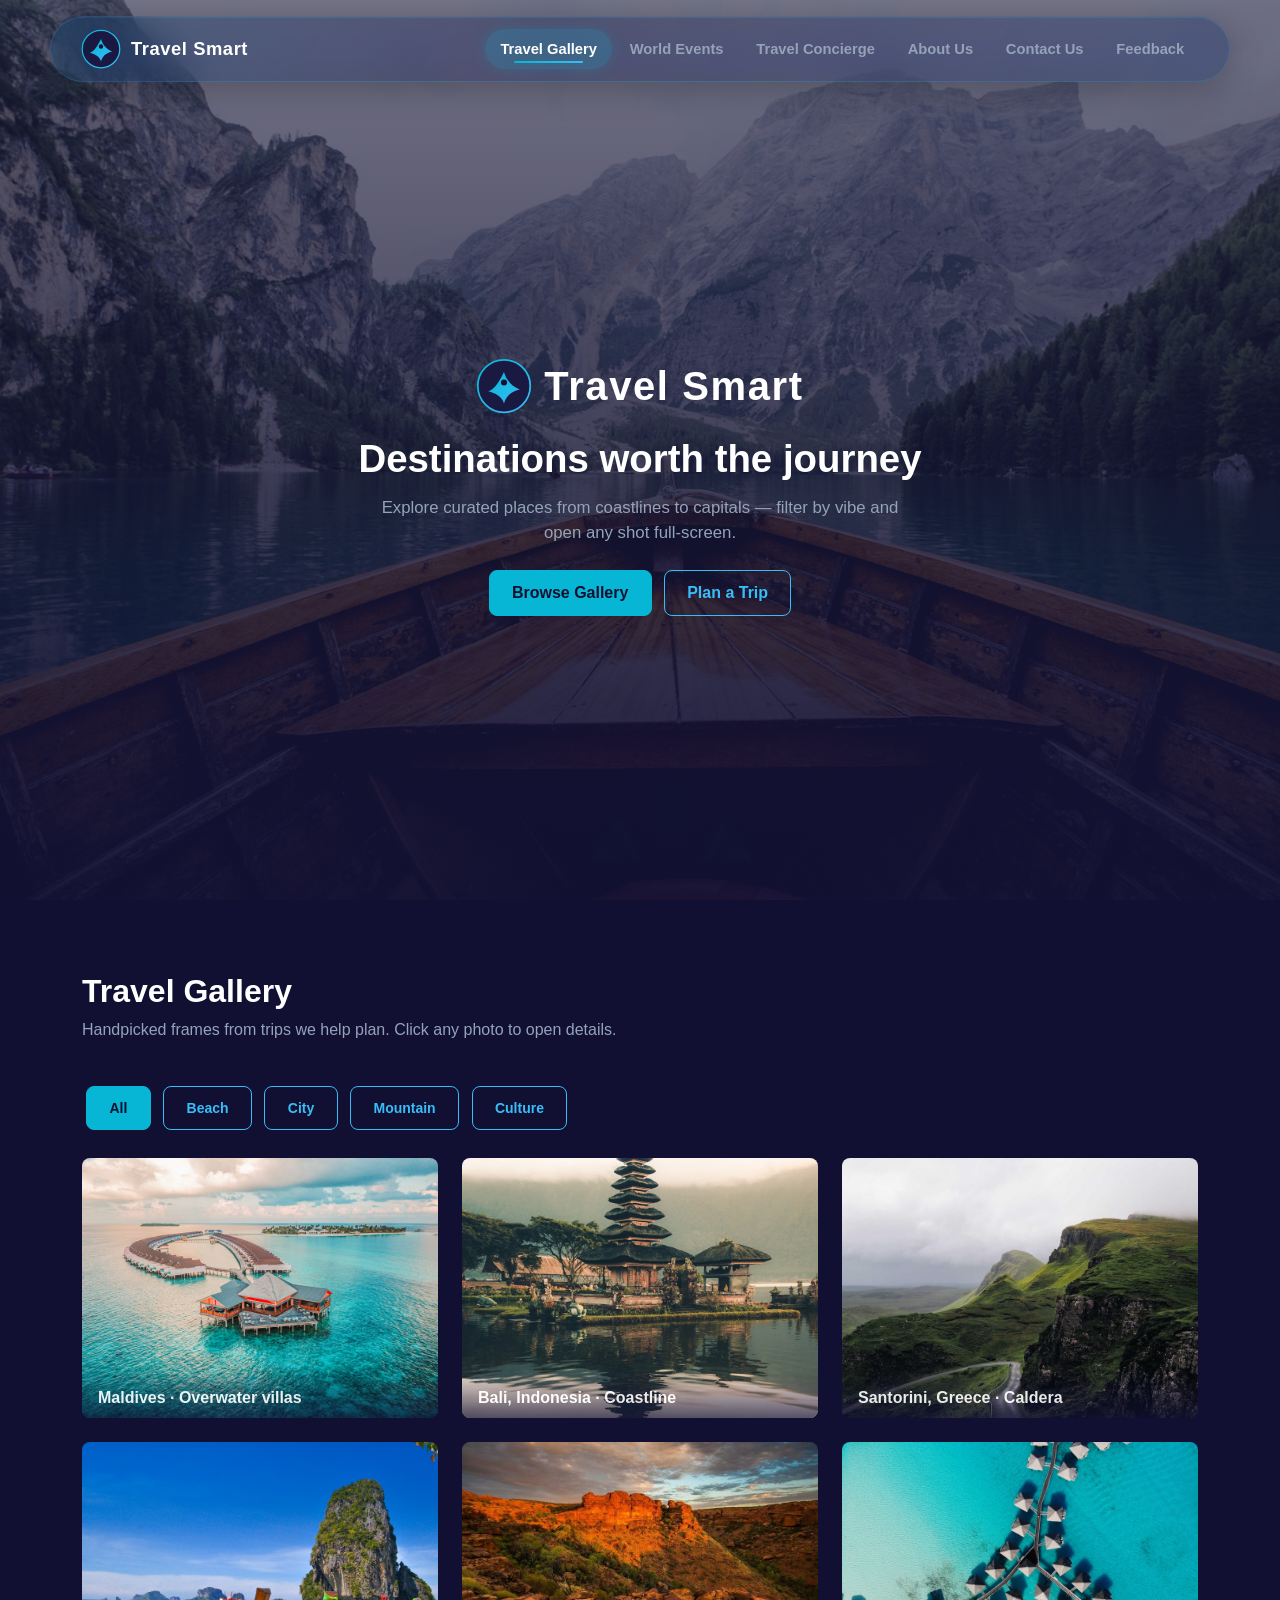
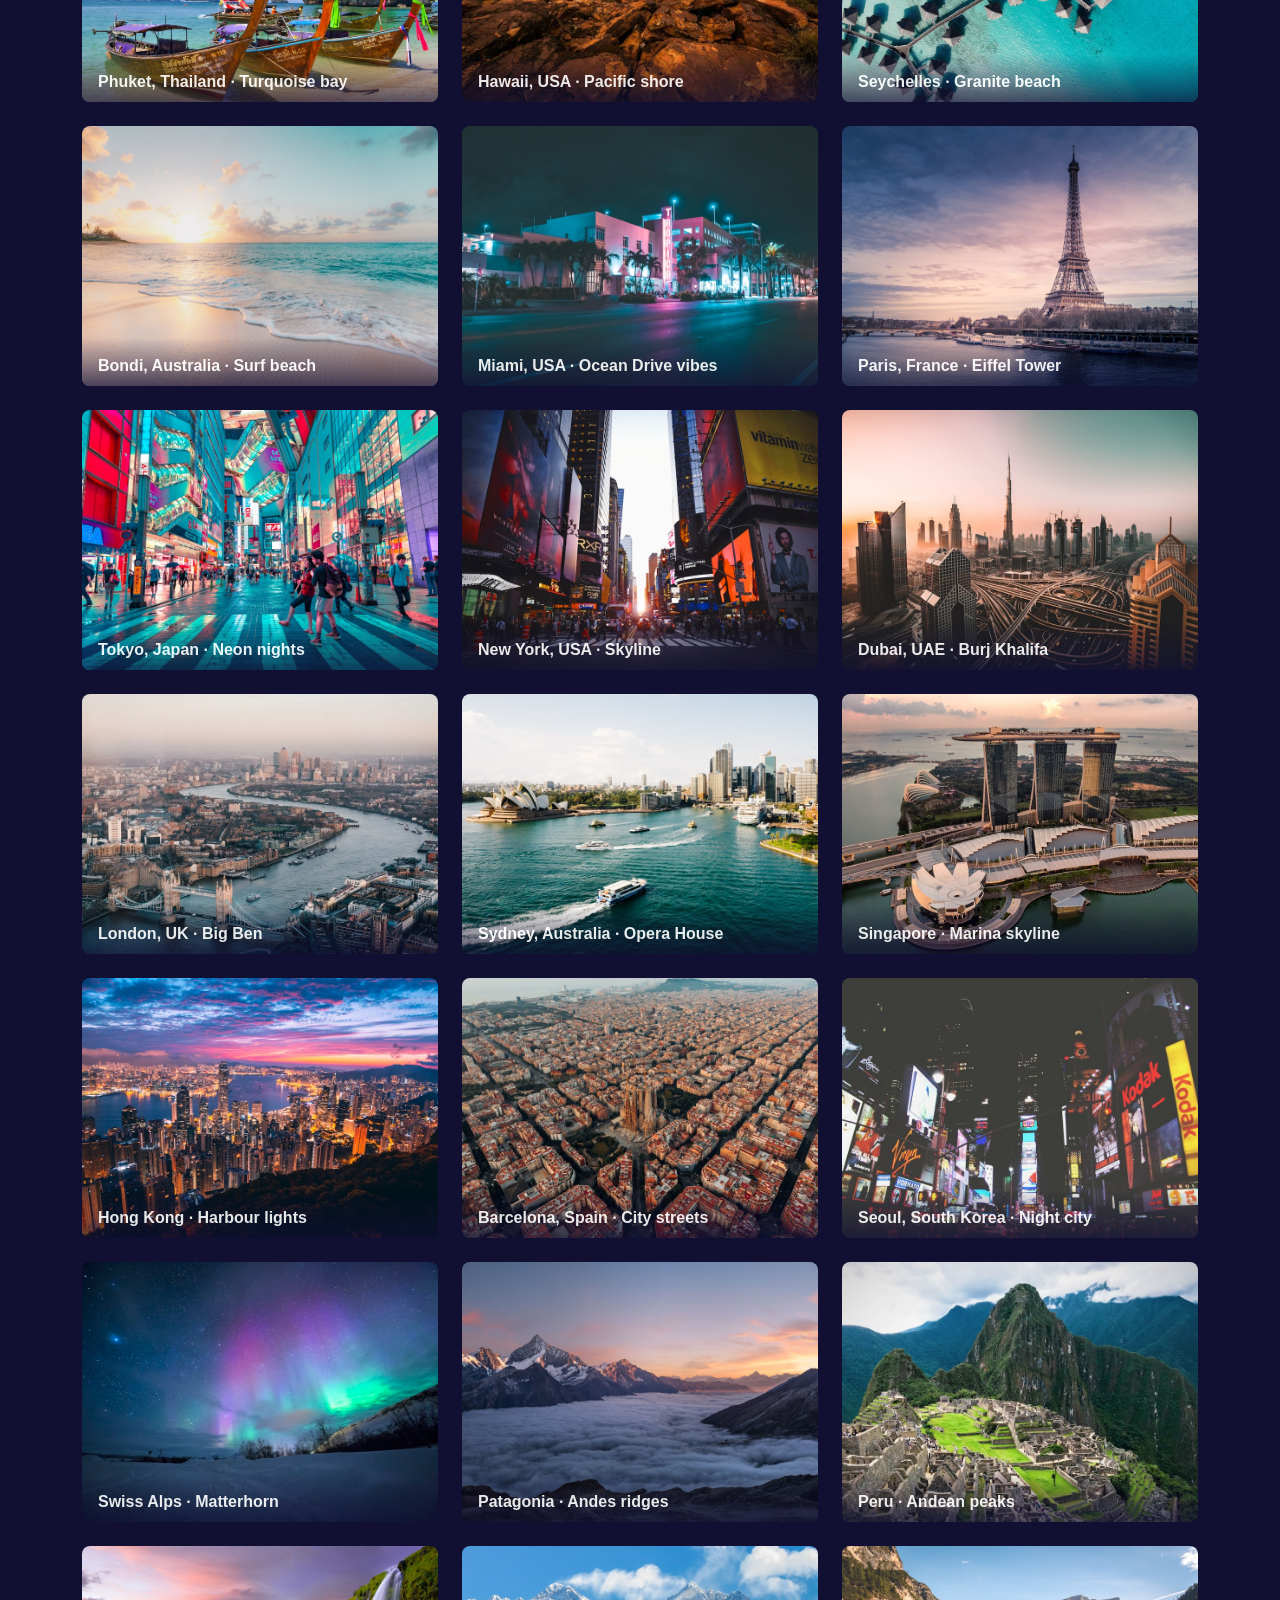
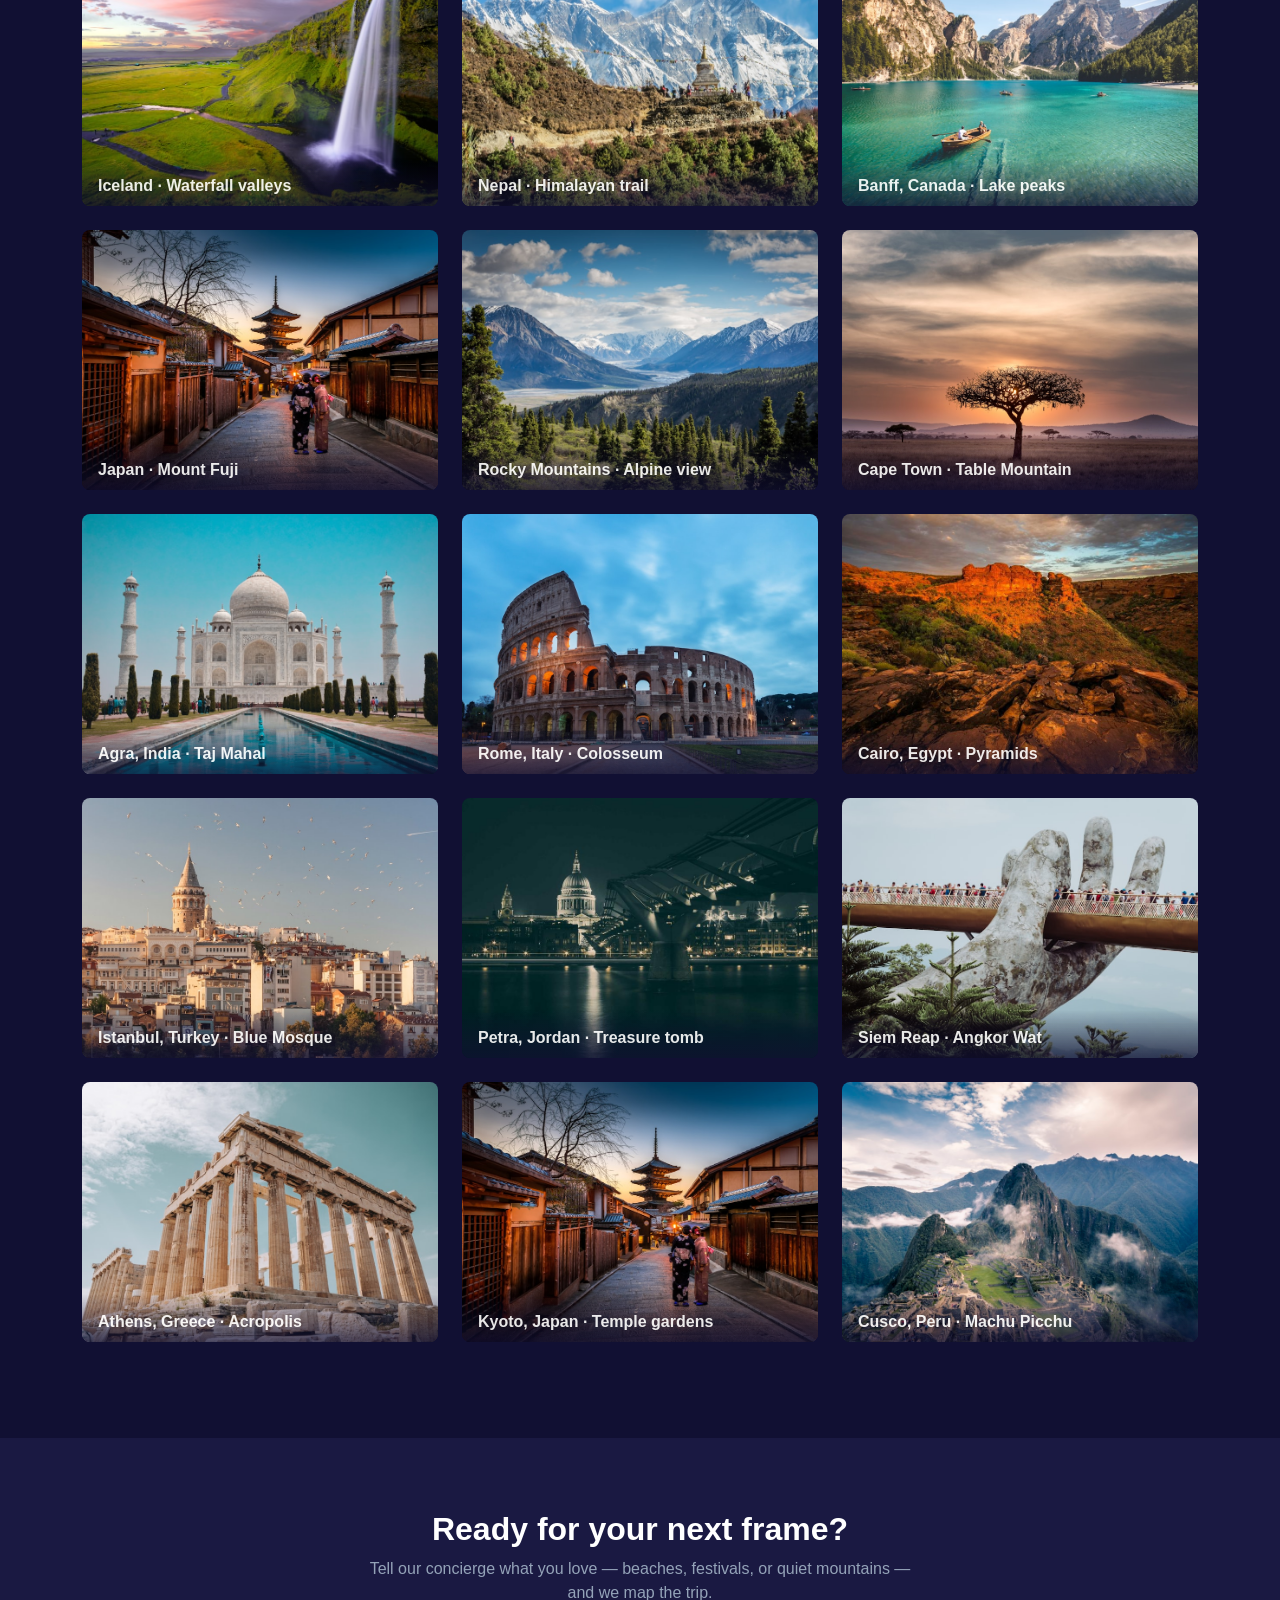
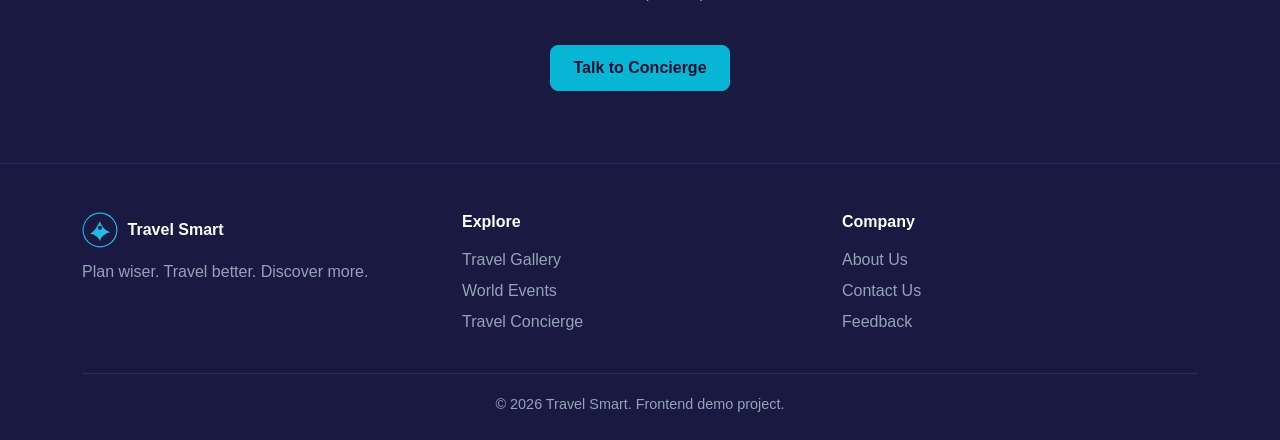
==== index.html @ 016893e6 "Done" ====
<!DOCTYPE html>
<html lang="en">
<head>
  <meta charset="UTF-8">
  <meta name="viewport" content="width=device-width, initial-scale=1.0">
  <title>Travel Gallery | Travel Smart</title>
  <link href="https://cdn.jsdelivr.net/npm/bootstrap@5.3.3/dist/css/bootstrap.min.css" rel="stylesheet">
  <link rel="stylesheet" href="assets/css/style.css">
</head>
<body class="d-flex flex-column">

  <div class="nav-shell">
    <nav class="navbar navbar-expand-lg navbar-ts">
      <div class="container-fluid">
        <a class="navbar-brand" href="index.html">
          <img src="assets/images/logo.svg" alt="Travel Smart" class="brand-logo">
          Travel Smart
        </a>
        <button class="navbar-toggler" type="button" data-bs-toggle="collapse" data-bs-target="#mainNav" aria-controls="mainNav" aria-expanded="false" aria-label="Toggle navigation">
          <span class="navbar-toggler-icon"></span>
        </button>
        <div class="collapse navbar-collapse" id="mainNav">
          <ul class="navbar-nav ms-auto mb-2 mb-lg-0">
            <li class="nav-item"><a class="nav-link" href="index.html">Travel Gallery</a></li>
            <li class="nav-item"><a class="nav-link" href="world-events.html">World Events</a></li>
            <li class="nav-item"><a class="nav-link" href="travel-concierge.html">Travel Concierge</a></li>
            <li class="nav-item"><a class="nav-link" href="about-us.html">About Us</a></li>
            <li class="nav-item"><a class="nav-link" href="contact-us.html">Contact Us</a></li>
            <li class="nav-item"><a class="nav-link" href="feedback.html">Feedback</a></li>
          </ul>
        </div>
      </div>
    </nav>
  </div>

  <header class="page-hero" style="background-image: url('assets/images/gallery/hero.jpg');">
    <div class="page-hero-inner">
      <div class="brand-mark">
        <img src="assets/images/logo.svg" alt="" width="56" height="56">
        <span>Travel Smart</span>
      </div>
      <h1>Destinations worth the journey</h1>
      <p>Explore curated places from coastlines to capitals — filter by vibe and open any shot full-screen.</p>
      <div class="hero-actions">
        <a href="#gallery" class="btn btn-ts-primary">Browse Gallery</a>
        <a href="travel-concierge.html" class="btn btn-ts-secondary">Plan a Trip</a>
      </div>
    </div>
  </header>

  <main id="gallery" class="section-pad">
    <div class="container">
      <div class="reveal">
        <h2 class="section-title">Travel Gallery</h2>
        <p class="section-lead">Handpicked frames from trips we help plan. Click any photo to open details.</p>
      </div>

      <div class="filter-bar mb-4 reveal">
        <button type="button" class="btn btn-ts-secondary btn-sm active" data-filter="all">All</button>
        <button type="button" class="btn btn-ts-secondary btn-sm" data-filter="beach">Beach</button>
        <button type="button" class="btn btn-ts-secondary btn-sm" data-filter="city">City</button>
        <button type="button" class="btn btn-ts-secondary btn-sm" data-filter="mountain">Mountain</button>
        <button type="button" class="btn btn-ts-secondary btn-sm" data-filter="culture">Culture</button>
      </div>

      <div class="row" id="galleryGrid">
        <!-- Beach -->
        <div class="col-md-6 col-lg-4 gallery-card" data-category="beach">
          <div class="gallery-item">
            <img src="assets/images/gallery/maldives.jpg" alt="Maldives" loading="lazy">
            <div class="gallery-caption">Maldives · Overwater villas</div>
          </div>
        </div>
        <div class="col-md-6 col-lg-4 gallery-card" data-category="beach">
          <div class="gallery-item">
            <img src="assets/images/gallery/bali.jpg" alt="Bali" loading="lazy">
            <div class="gallery-caption">Bali, Indonesia · Coastline</div>
          </div>
        </div>
        <div class="col-md-6 col-lg-4 gallery-card" data-category="beach">
          <div class="gallery-item">
            <img src="assets/images/gallery/santorini.jpg" alt="Santorini" loading="lazy">
            <div class="gallery-caption">Santorini, Greece · Caldera</div>
          </div>
        </div>
        <div class="col-md-6 col-lg-4 gallery-card" data-category="beach">
          <div class="gallery-item">
            <img src="assets/images/gallery/beach-phuket.jpg" alt="Phuket" loading="lazy">
            <div class="gallery-caption">Phuket, Thailand · Turquoise bay</div>
          </div>
        </div>
        <div class="col-md-6 col-lg-4 gallery-card" data-category="beach">
          <div class="gallery-item">
            <img src="assets/images/gallery/beach-hawaii.jpg" alt="Hawaii" loading="lazy">
            <div class="gallery-caption">Hawaii, USA · Pacific shore</div>
          </div>
        </div>
        <div class="col-md-6 col-lg-4 gallery-card" data-category="beach">
          <div class="gallery-item">
            <img src="assets/images/gallery/beach-seychelles.jpg" alt="Seychelles" loading="lazy">
            <div class="gallery-caption">Seychelles · Granite beach</div>
          </div>
        </div>
        <div class="col-md-6 col-lg-4 gallery-card" data-category="beach">
          <div class="gallery-item">
            <img src="assets/images/gallery/beach-bondi.jpg" alt="Bondi Beach" loading="lazy">
            <div class="gallery-caption">Bondi, Australia · Surf beach</div>
          </div>
        </div>
        <div class="col-md-6 col-lg-4 gallery-card" data-category="beach">
          <div class="gallery-item">
            <img src="assets/images/gallery/beach-miami.jpg" alt="Miami Beach" loading="lazy">
            <div class="gallery-caption">Miami, USA · Ocean Drive vibes</div>
          </div>
        </div>

        <!-- City -->
        <div class="col-md-6 col-lg-4 gallery-card" data-category="city">
          <div class="gallery-item">
            <img src="assets/images/gallery/paris.jpg" alt="Paris" loading="lazy">
            <div class="gallery-caption">Paris, France · Eiffel Tower</div>
          </div>
        </div>
        <div class="col-md-6 col-lg-4 gallery-card" data-category="city">
          <div class="gallery-item">
            <img src="assets/images/gallery/tokyo.jpg" alt="Tokyo" loading="lazy">
            <div class="gallery-caption">Tokyo, Japan · Neon nights</div>
          </div>
        </div>
        <div class="col-md-6 col-lg-4 gallery-card" data-category="city">
          <div class="gallery-item">
            <img src="assets/images/gallery/newyork.jpg" alt="New York" loading="lazy">
            <div class="gallery-caption">New York, USA · Skyline</div>
          </div>
        </div>
        <div class="col-md-6 col-lg-4 gallery-card" data-category="city">
          <div class="gallery-item">
            <img src="assets/images/gallery/dubai.jpg" alt="Dubai" loading="lazy">
            <div class="gallery-caption">Dubai, UAE · Burj Khalifa</div>
          </div>
        </div>
        <div class="col-md-6 col-lg-4 gallery-card" data-category="city">
          <div class="gallery-item">
            <img src="assets/images/gallery/london.jpg" alt="London" loading="lazy">
            <div class="gallery-caption">London, UK · Big Ben</div>
          </div>
        </div>
        <div class="col-md-6 col-lg-4 gallery-card" data-category="city">
          <div class="gallery-item">
            <img src="assets/images/gallery/sydney.jpg" alt="Sydney" loading="lazy">
            <div class="gallery-caption">Sydney, Australia · Opera House</div>
          </div>
        </div>
        <div class="col-md-6 col-lg-4 gallery-card" data-category="city">
          <div class="gallery-item">
            <img src="assets/images/gallery/city-singapore.jpg" alt="Singapore" loading="lazy">
            <div class="gallery-caption">Singapore · Marina skyline</div>
          </div>
        </div>
        <div class="col-md-6 col-lg-4 gallery-card" data-category="city">
          <div class="gallery-item">
            <img src="assets/images/gallery/city-hongkong.jpg" alt="Hong Kong" loading="lazy">
            <div class="gallery-caption">Hong Kong · Harbour lights</div>
          </div>
        </div>
        <div class="col-md-6 col-lg-4 gallery-card" data-category="city">
          <div class="gallery-item">
            <img src="assets/images/gallery/city-barcelona.jpg" alt="Barcelona" loading="lazy">
            <div class="gallery-caption">Barcelona, Spain · City streets</div>
          </div>
        </div>
        <div class="col-md-6 col-lg-4 gallery-card" data-category="city">
          <div class="gallery-item">
            <img src="assets/images/gallery/city-seoul.jpg" alt="Seoul" loading="lazy">
            <div class="gallery-caption">Seoul, South Korea · Night city</div>
          </div>
        </div>

        <!-- Mountain -->
        <div class="col-md-6 col-lg-4 gallery-card" data-category="mountain">
          <div class="gallery-item">
            <img src="assets/images/gallery/swiss-alps.jpg" alt="Swiss Alps" loading="lazy">
            <div class="gallery-caption">Swiss Alps · Matterhorn</div>
          </div>
        </div>
        <div class="col-md-6 col-lg-4 gallery-card" data-category="mountain">
          <div class="gallery-item">
            <img src="assets/images/gallery/patagonia.jpg" alt="Patagonia" loading="lazy">
            <div class="gallery-caption">Patagonia · Andes ridges</div>
          </div>
        </div>
        <div class="col-md-6 col-lg-4 gallery-card" data-category="mountain">
          <div class="gallery-item">
            <img src="assets/images/gallery/machu.jpg" alt="Machu Picchu mountains" loading="lazy">
            <div class="gallery-caption">Peru · Andean peaks</div>
          </div>
        </div>
        <div class="col-md-6 col-lg-4 gallery-card" data-category="mountain">
          <div class="gallery-item">
            <img src="assets/images/gallery/iceland.jpg" alt="Iceland" loading="lazy">
            <div class="gallery-caption">Iceland · Waterfall valleys</div>
          </div>
        </div>
        <div class="col-md-6 col-lg-4 gallery-card" data-category="mountain">
          <div class="gallery-item">
            <img src="assets/images/gallery/mountain-nepal.jpg" alt="Himalayas Nepal" loading="lazy">
            <div class="gallery-caption">Nepal · Himalayan trail</div>
          </div>
        </div>
        <div class="col-md-6 col-lg-4 gallery-card" data-category="mountain">
          <div class="gallery-item">
            <img src="assets/images/gallery/mountain-banff.jpg" alt="Banff Canada" loading="lazy">
            <div class="gallery-caption">Banff, Canada · Lake peaks</div>
          </div>
        </div>
        <div class="col-md-6 col-lg-4 gallery-card" data-category="mountain">
          <div class="gallery-item">
            <img src="assets/images/gallery/mountain-fuji.jpg" alt="Mount Fuji" loading="lazy">
            <div class="gallery-caption">Japan · Mount Fuji</div>
          </div>
        </div>
        <div class="col-md-6 col-lg-4 gallery-card" data-category="mountain">
          <div class="gallery-item">
            <img src="assets/images/gallery/mountain-rocky.jpg" alt="Rocky Mountains" loading="lazy">
            <div class="gallery-caption">Rocky Mountains · Alpine view</div>
          </div>
        </div>
        <div class="col-md-6 col-lg-4 gallery-card" data-category="mountain">
          <div class="gallery-item">
            <img src="assets/images/gallery/capetown.jpg" alt="Table Mountain" loading="lazy">
            <div class="gallery-caption">Cape Town · Table Mountain</div>
          </div>
        </div>

        <!-- Culture -->
        <div class="col-md-6 col-lg-4 gallery-card" data-category="culture">
          <div class="gallery-item">
            <img src="assets/images/gallery/taj-mahal.jpg" alt="Taj Mahal" loading="lazy">
            <div class="gallery-caption">Agra, India · Taj Mahal</div>
          </div>
        </div>
        <div class="col-md-6 col-lg-4 gallery-card" data-category="culture">
          <div class="gallery-item">
            <img src="assets/images/gallery/rome.jpg" alt="Colosseum" loading="lazy">
            <div class="gallery-caption">Rome, Italy · Colosseum</div>
          </div>
        </div>
        <div class="col-md-6 col-lg-4 gallery-card" data-category="culture">
          <div class="gallery-item">
            <img src="assets/images/gallery/cairo.jpg" alt="Pyramids" loading="lazy">
            <div class="gallery-caption">Cairo, Egypt · Pyramids</div>
          </div>
        </div>
        <div class="col-md-6 col-lg-4 gallery-card" data-category="culture">
          <div class="gallery-item">
            <img src="assets/images/gallery/istanbul.jpg" alt="Blue Mosque" loading="lazy">
            <div class="gallery-caption">Istanbul, Turkey · Blue Mosque</div>
          </div>
        </div>
        <div class="col-md-6 col-lg-4 gallery-card" data-category="culture">
          <div class="gallery-item">
            <img src="assets/images/gallery/culture-petra.jpg" alt="Petra" loading="lazy">
            <div class="gallery-caption">Petra, Jordan · Treasure tomb</div>
          </div>
        </div>
        <div class="col-md-6 col-lg-4 gallery-card" data-category="culture">
          <div class="gallery-item">
            <img src="assets/images/gallery/culture-angkor.jpg" alt="Angkor Wat" loading="lazy">
            <div class="gallery-caption">Siem Reap · Angkor Wat</div>
          </div>
        </div>
        <div class="col-md-6 col-lg-4 gallery-card" data-category="culture">
          <div class="gallery-item">
            <img src="assets/images/gallery/culture-athens.jpg" alt="Acropolis" loading="lazy">
            <div class="gallery-caption">Athens, Greece · Acropolis</div>
          </div>
        </div>
        <div class="col-md-6 col-lg-4 gallery-card" data-category="culture">
          <div class="gallery-item">
            <img src="assets/images/gallery/culture-kyoto.jpg" alt="Kyoto temple" loading="lazy">
            <div class="gallery-caption">Kyoto, Japan · Temple gardens</div>
          </div>
        </div>
        <div class="col-md-6 col-lg-4 gallery-card" data-category="culture">
          <div class="gallery-item">
            <img src="assets/images/gallery/culture-machu2.jpg" alt="Machu Picchu citadel" loading="lazy">
            <div class="gallery-caption">Cusco, Peru · Machu Picchu</div>
          </div>
        </div>
      </div>
    </div>
  </main>

  <section class="section-pad section-alt">
    <div class="container text-center reveal">
      <h2 class="section-title">Ready for your next frame?</h2>
      <p class="section-lead mx-auto">Tell our concierge what you love — beaches, festivals, or quiet mountains — and we map the trip.</p>
      <a href="travel-concierge.html" class="btn btn-ts-primary">Talk to Concierge</a>
    </div>
  </section>

  <!-- Gallery detail modal -->
  <div class="modal fade" id="galleryModal" tabindex="-1" aria-labelledby="galleryModalTitle" aria-hidden="true">
    <div class="modal-dialog modal-dialog-centered modal-lg">
      <div class="modal-content gallery-modal">
        <div class="modal-header">
          <h2 class="modal-title h4" id="galleryModalTitle">Destination</h2>
          <button type="button" class="btn-close" data-bs-dismiss="modal" aria-label="Close"></button>
        </div>
        <div class="modal-body">
          <div class="row g-3 align-items-start">
            <div class="col-md-6">
              <img id="galleryModalImg" class="gallery-modal-img" src="" alt="">
            </div>
            <div class="col-md-6">
              <span id="galleryModalCategory" class="gallery-modal-badge"></span>
              <p id="galleryModalLocation" class="gallery-modal-location mb-2"></p>
              <p id="galleryModalDesc" class="mb-3"></p>
              <ul class="gallery-modal-meta list-unstyled mb-0">
                <li><strong>Best time:</strong> <span id="galleryModalBest"></span></li>
                <li><strong>Highlight:</strong> <span id="galleryModalHighlight"></span></li>
                <li><strong>Vibe:</strong> <span id="galleryModalVibe"></span></li>
              </ul>
            </div>
          </div>
        </div>
        <div class="modal-footer">
          <a href="travel-concierge.html" class="btn btn-ts-primary">Plan this trip</a>
          <button type="button" class="btn btn-ts-secondary" data-bs-dismiss="modal">Close</button>
        </div>
      </div>
    </div>
  </div>

  <footer class="site-footer">
    <div class="container">
      <div class="row gy-4">
        <div class="col-md-4">
          <div class="footer-brand">
            <img src="assets/images/logo.svg" alt="" width="36" height="36">
            Travel Smart
          </div>
          <p>Plan wiser. Travel better. Discover more.</p>
        </div>
        <div class="col-md-4">
          <h5>Explore</h5>
          <a href="index.html">Travel Gallery</a>
          <a href="world-events.html">World Events</a>
          <a href="travel-concierge.html">Travel Concierge</a>
        </div>
        <div class="col-md-4">
          <h5>Company</h5>
          <a href="about-us.html">About Us</a>
          <a href="contact-us.html">Contact Us</a>
          <a href="feedback.html">Feedback</a>
        </div>
      </div>
      <div class="footer-bottom text-center">
        &copy; 2026 Travel Smart. Frontend demo project.
      </div>
    </div>
  </footer>

  <script src="https://code.jquery.com/jquery-3.7.1.min.js"></script>
  <script src="https://cdn.jsdelivr.net/npm/bootstrap@5.3.3/dist/js/bootstrap.bundle.min.js"></script>
  <script src="assets/js/main.js"></script>
</body>
</html>
---- assets/css/style.css ----
/* Travel Smart — Theme */
:root {
  --main-bg: #111033;
  --secondary-bg: #1A1942;
  --primary-heading: #FFFFFF;
  --body-text: #94A3B8;
  --primary-btn-bg: #06B6D4;
  --primary-btn-text: #111033;
  --btn-border: #38BDF8;
  --radius: 8px;
  --nav-height: 88px;
  --nav-curve: 999px;
  --ease-smooth: cubic-bezier(0.22, 1, 0.36, 1);
}

* {
  box-sizing: border-box;
}

html {
  scroll-behavior: smooth;
}

body {
  background-color: var(--main-bg);
  color: var(--body-text);
  font-family: Arial, Helvetica, sans-serif;
  min-height: 100vh;
  overflow-x: hidden;
}

h1, h2, h3, h4, h5, h6 {
  color: var(--primary-heading);
  font-weight: 700;
}

a {
  color: var(--btn-border);
  text-decoration: none;
  transition: color 0.25s ease;
}

a:hover {
  color: var(--primary-btn-bg);
}

img {
  max-width: 100%;
  height: auto;
}

/* ---------- Buttons ---------- */
.btn-primary,
.btn-ts-primary {
  background-color: var(--primary-btn-bg) !important;
  color: var(--primary-btn-text) !important;
  border: 1px solid var(--primary-btn-bg) !important;
  border-radius: var(--radius) !important;
  font-weight: 700;
  padding: 0.65rem 1.4rem;
  transition: all 0.3s ease;
}

.btn-primary:hover,
.btn-primary:focus,
.btn-ts-primary:hover,
.btn-ts-primary:focus {
  background-color: var(--btn-border) !important;
  color: var(--main-bg) !important;
  border-color: var(--btn-border) !important;
  box-shadow: 0 0 12px var(--btn-border), 0 0 28px rgba(56, 189, 248, 0.45);
}

.btn-secondary,
.btn-ts-secondary {
  background-color: transparent !important;
  color: var(--btn-border) !important;
  border: 1px solid var(--btn-border) !important;
  border-radius: var(--radius) !important;
  font-weight: 700;
  padding: 0.65rem 1.4rem;
  transition: all 0.3s ease;
}

.btn-secondary:hover,
.btn-secondary:focus,
.btn-ts-secondary:hover,
.btn-ts-secondary:focus {
  background-color: var(--btn-border) !important;
  color: var(--main-bg) !important;
  box-shadow: 0 0 12px var(--btn-border);
}

/* ---------- Floating curved transparent navbar ---------- */
.nav-shell {
  position: fixed;
  top: 0;
  left: 0;
  right: 0;
  z-index: 1050;
  padding: 1rem 1.1rem 0;
  pointer-events: none;
  transition: padding 0.45s var(--ease-smooth);
}

.nav-shell .navbar-ts {
  pointer-events: auto;
}

.navbar-ts {
  position: relative;
  background: rgba(17, 16, 51, 0.28);
  backdrop-filter: blur(18px) saturate(160%);
  -webkit-backdrop-filter: blur(18px) saturate(160%);
  border: 1px solid rgba(56, 189, 248, 0.22);
  border-radius: var(--nav-curve);
  min-height: 62px;
  padding: 0.45rem 1.1rem;
  box-shadow:
    0 8px 32px rgba(0, 0, 0, 0.22),
    inset 0 1px 0 rgba(255, 255, 255, 0.06);
  transition:
    background 0.45s var(--ease-smooth),
    border-color 0.45s var(--ease-smooth),
    box-shadow 0.45s var(--ease-smooth),
    border-radius 0.45s var(--ease-smooth),
    transform 0.45s var(--ease-smooth),
    padding 0.45s var(--ease-smooth);
  max-width: 1180px;
  margin: 0 auto;
  width: 100%;
}

.navbar-ts::before {
  content: "";
  position: absolute;
  inset: 0;
  border-radius: inherit;
  background: linear-gradient(
    120deg,
    rgba(6, 182, 212, 0.12) 0%,
    transparent 40%,
    rgba(56, 189, 248, 0.08) 100%
  );
  pointer-events: none;
  opacity: 0.9;
  transition: opacity 0.45s var(--ease-smooth);
}

.nav-shell.is-scrolled {
  padding-top: 0.55rem;
}

.nav-shell.is-scrolled .navbar-ts {
  background: rgba(17, 16, 51, 0.72);
  border-color: rgba(56, 189, 248, 0.38);
  box-shadow:
    0 12px 40px rgba(0, 0, 0, 0.35),
    0 0 24px rgba(6, 182, 212, 0.12),
    inset 0 1px 0 rgba(255, 255, 255, 0.08);
  transform: translateY(0) scale(0.99);
}

.navbar-brand {
  position: relative;
  z-index: 1;
  display: flex;
  align-items: center;
  gap: 0.65rem;
  color: var(--primary-heading) !important;
  font-weight: 700;
  font-size: 1.15rem;
  letter-spacing: 0.03em;
  transition: transform 0.35s var(--ease-smooth), opacity 0.35s ease;
}

.navbar-brand:hover {
  transform: translateY(-1px);
  opacity: 0.95;
}

.navbar-brand img,
.brand-logo {
  width: 40px;
  height: 40px;
  transition: transform 0.45s var(--ease-smooth), filter 0.45s ease;
}

.navbar-brand:hover .brand-logo {
  transform: rotate(-8deg) scale(1.06);
  filter: drop-shadow(0 0 8px rgba(6, 182, 212, 0.55));
}

.navbar-ts .navbar-nav {
  gap: 0.15rem;
  align-items: center;
}

.navbar-ts .nav-item {
  position: relative;
}

.navbar-ts .nav-link {
  position: relative;
  z-index: 1;
  color: var(--body-text) !important;
  font-weight: 600;
  font-size: 0.92rem;
  padding: 0.55rem 0.95rem !important;
  border-radius: var(--nav-curve);
  isolation: isolate;
  transition:
    color 0.35s var(--ease-smooth),
    background 0.35s var(--ease-smooth),
    transform 0.35s var(--ease-smooth),
    box-shadow 0.35s var(--ease-smooth);
}

.navbar-ts .nav-link::after {
  content: "";
  position: absolute;
  left: 50%;
  bottom: 0.35rem;
  width: 0;
  height: 2px;
  border-radius: 2px;
  background: linear-gradient(90deg, var(--primary-btn-bg), var(--btn-border));
  transform: translateX(-50%);
  transition: width 0.35s var(--ease-smooth);
}

.navbar-ts .nav-link:hover {
  color: var(--primary-heading) !important;
  background: rgba(6, 182, 212, 0.14);
  transform: translateY(-1px);
}

.navbar-ts .nav-link:hover::after,
.navbar-ts .nav-link.active::after {
  width: 55%;
}

.navbar-ts .nav-link.active {
  color: var(--primary-heading) !important;
  background: rgba(6, 182, 212, 0.2);
  box-shadow: 0 0 16px rgba(6, 182, 212, 0.18);
}

.navbar-toggler {
  position: relative;
  z-index: 1;
  border: 1px solid rgba(56, 189, 248, 0.45);
  border-radius: var(--nav-curve);
  padding: 0.4rem 0.7rem;
  transition:
    background 0.35s var(--ease-smooth),
    box-shadow 0.35s var(--ease-smooth),
    border-color 0.35s var(--ease-smooth),
    transform 0.35s var(--ease-smooth);
}

.navbar-toggler:hover,
.navbar-toggler:focus {
  background: rgba(6, 182, 212, 0.15);
  border-color: var(--btn-border);
  box-shadow: 0 0 14px rgba(56, 189, 248, 0.35);
  transform: scale(1.04);
}

.navbar-toggler:focus {
  box-shadow: 0 0 0 0.15rem rgba(56, 189, 248, 0.25);
}

.navbar-toggler-icon {
  background-image: url("data:image/svg+xml,%3csvg xmlns='http://www.w3.org/2000/svg' viewBox='0 0 30 30'%3e%3cpath stroke='%2338BDF8' stroke-linecap='round' stroke-miterlimit='10' stroke-width='2' d='M4 7h22M4 15h22M4 23h22'/%3e%3c/svg%3e");
}

/* Mobile dropdown — keep side curves */
@media (max-width: 991.98px) {
  .navbar-ts {
    border-radius: 28px;
    padding: 0.55rem 0.9rem;
  }

  .navbar-ts .navbar-collapse {
    margin-top: 0.65rem;
    padding: 0.55rem 0.35rem 0.75rem;
    border-top: 1px solid rgba(56, 189, 248, 0.15);
  }

  .navbar-ts .navbar-nav {
    gap: 0.25rem;
    align-items: stretch;
  }

  .navbar-ts .nav-link {
    text-align: center;
  }

  .navbar-ts .nav-link::after {
    bottom: 0.25rem;
  }

  .navbar-ts .navbar-collapse.show,
  .navbar-ts .navbar-collapse.collapsing {
    transition: height 0.4s var(--ease-smooth);
  }
}

/* Soft page enter */
@keyframes pageFadeIn {
  from {
    opacity: 0;
    transform: translateY(10px);
  }
  to {
    opacity: 1;
    transform: translateY(0);
  }
}

body > main,
body > header.page-hero,
body > section {
  animation: pageFadeIn 0.65s var(--ease-smooth) both;
}

/* ---------- Hero ---------- */
.page-hero {
  position: relative;
  min-height: 100vh;
  display: flex;
  align-items: center;
  justify-content: center;
  text-align: center;
  background-size: cover;
  background-position: center;
  background-repeat: no-repeat;
  margin-top: 0;
  padding-top: var(--nav-height);
}

.page-hero::before {
  content: "";
  position: absolute;
  inset: 0;
  background: linear-gradient(
    180deg,
    rgba(17, 16, 51, 0.55) 0%,
    rgba(17, 16, 51, 0.78) 55%,
    rgba(17, 16, 51, 0.95) 100%
  );
}

.page-hero-inner {
  position: relative;
  z-index: 1;
  max-width: 720px;
  padding: 2rem 1.25rem 3rem;
}

.page-hero .brand-mark {
  display: inline-flex;
  align-items: center;
  gap: 0.75rem;
  margin-bottom: 1.25rem;
}

.page-hero .brand-mark span {
  color: var(--primary-heading);
  font-size: clamp(1.75rem, 4vw, 2.5rem);
  font-weight: 700;
  letter-spacing: 0.04em;
}

.page-hero h1 {
  font-size: clamp(1.6rem, 3.5vw, 2.4rem);
  margin-bottom: 0.85rem;
}

.page-hero p {
  font-size: 1.05rem;
  max-width: 540px;
  margin: 0 auto 1.5rem;
  color: var(--body-text);
}

.hero-actions {
  display: flex;
  flex-wrap: wrap;
  gap: 0.75rem;
  justify-content: center;
}

.section-pad {
  padding: 4.5rem 0;
}

.section-alt {
  background-color: var(--secondary-bg);
}

.section-title {
  margin-bottom: 0.5rem;
}

.section-lead {
  max-width: 560px;
  margin-bottom: 2.5rem;
}

/* Fade-in motion */
.reveal {
  opacity: 0;
  transform: translateY(28px);
  transition: opacity 0.7s ease, transform 0.7s ease;
}

.reveal.visible {
  opacity: 1;
  transform: translateY(0);
}

/* Gallery images always visible even if JS is delayed */
.gallery-item.reveal {
  opacity: 1;
  transform: none;
}

/* Gallery grid */
.gallery-item {
  position: relative;
  overflow: hidden;
  border-radius: var(--radius);
  margin-bottom: 1.5rem;
  cursor: pointer;
}

.gallery-item img {
  width: 100%;
  height: 260px;
  object-fit: cover;
  display: block;
  transition: transform 0.5s ease;
}

.gallery-item:hover img {
  transform: scale(1.06);
}

.gallery-item .gallery-caption {
  position: absolute;
  left: 0;
  right: 0;
  bottom: 0;
  padding: 1rem;
  background: linear-gradient(transparent, rgba(17, 16, 51, 0.92));
  color: var(--primary-heading);
  font-weight: 700;
  transform: translateY(8px);
  opacity: 0.9;
  transition: transform 0.3s ease;
}

.gallery-item:hover .gallery-caption {
  transform: translateY(0);
}

.filter-bar .btn {
  margin: 0.25rem;
}

.filter-bar .btn.active {
  background-color: var(--primary-btn-bg) !important;
  color: var(--primary-btn-text) !important;
  border-color: var(--primary-btn-bg) !important;
}

/* Events */
.event-row {
  display: grid;
  grid-template-columns: 100px 1fr auto;
  gap: 1.25rem;
  align-items: center;
  padding: 1.35rem 0;
  border-bottom: 1px solid rgba(148, 163, 184, 0.15);
}

.event-row:last-child {
  border-bottom: none;
}

.event-date {
  text-align: center;
  background: rgba(6, 182, 212, 0.12);
  border: 1px solid rgba(56, 189, 248, 0.35);
  border-radius: var(--radius);
  padding: 0.75rem 0.5rem;
}

.event-date .month {
  display: block;
  color: var(--btn-border);
  font-size: 0.75rem;
  font-weight: 700;
  text-transform: uppercase;
  letter-spacing: 0.08em;
}

.event-date .day {
  display: block;
  color: var(--primary-heading);
  font-size: 1.6rem;
  font-weight: 700;
  line-height: 1.1;
}

.event-meta {
  font-size: 0.9rem;
  margin-bottom: 0;
}

/* Concierge packages */
.package-block {
  padding: 2rem 0;
  border-bottom: 1px solid rgba(148, 163, 184, 0.12);
}

.package-block:last-child {
  border-bottom: none;
}

.package-price {
  color: var(--primary-btn-bg);
  font-size: 1.75rem;
  font-weight: 700;
}

.feature-list {
  list-style: none;
  padding: 0;
  margin: 1rem 0 0;
}

.feature-list li {
  position: relative;
  padding-left: 1.35rem;
  margin-bottom: 0.5rem;
}

.feature-list li::before {
  content: "";
  position: absolute;
  left: 0;
  top: 0.45rem;
  width: 8px;
  height: 8px;
  border-radius: 50%;
  background: var(--primary-btn-bg);
  box-shadow: 0 0 8px var(--primary-btn-bg);
}

/* Forms */
.form-panel {
  background: var(--secondary-bg);
  border: 1px solid rgba(56, 189, 248, 0.2);
  border-radius: var(--radius);
  padding: 2rem;
}

.form-label {
  color: var(--primary-heading);
  font-weight: 600;
}

.form-control,
.form-select {
  background-color: var(--main-bg) !important;
  border: 1px solid rgba(148, 163, 184, 0.3) !important;
  color: var(--primary-heading) !important;
  border-radius: var(--radius) !important;
  padding: 0.7rem 0.9rem;
}

.form-control:focus,
.form-select:focus {
  border-color: var(--btn-border) !important;
  box-shadow: 0 0 0 0.2rem rgba(56, 189, 248, 0.2) !important;
}

.form-control::placeholder {
  color: rgba(148, 163, 184, 0.7);
}

.form-select option {
  background: var(--main-bg);
  color: var(--primary-heading);
}

.form-check-input:checked {
  background-color: var(--primary-btn-bg);
  border-color: var(--primary-btn-bg);
}

.star-rating {
  display: flex;
  flex-direction: row-reverse;
  justify-content: flex-end;
  gap: 0.25rem;
}

.star-rating input {
  display: none;
}

.star-rating label {
  font-size: 1.75rem;
  color: rgba(148, 163, 184, 0.4);
  cursor: pointer;
  transition: color 0.2s ease, text-shadow 0.2s ease;
}

.star-rating label:hover,
.star-rating label:hover ~ label,
.star-rating input:checked ~ label {
  color: var(--primary-btn-bg);
  text-shadow: 0 0 10px rgba(6, 182, 212, 0.6);
}

.form-control.is-invalid,
.form-select.is-invalid {
  border-color: #f87171 !important;
  box-shadow: 0 0 0 0.15rem rgba(248, 113, 113, 0.2) !important;
}

.form-control.is-valid,
.form-select.is-valid {
  border-color: #34d399 !important;
}

.invalid-feedback {
  color: #fca5a5;
  font-size: 0.85rem;
}

.alert-ts {
  background: rgba(6, 182, 212, 0.15);
  border: 1px solid var(--primary-btn-bg);
  color: var(--primary-heading);
  border-radius: var(--radius);
}

.form-control.is-invalid,
.form-select.is-invalid {
  border-color: #f87171 !important;
  box-shadow: 0 0 0 0.15rem rgba(248, 113, 113, 0.2) !important;
}

.form-control.is-valid,
.form-select.is-valid {
  border-color: #34d399 !important;
}

.invalid-feedback {
  color: #fca5a5;
  font-size: 0.85rem;
}

.alert-ts.border-danger {
  border-color: #f87171 !important;
  background: rgba(248, 113, 113, 0.12);
}

.contact-info-list {
  list-style: none;
  padding: 0;
}

.contact-info-list li {
  margin-bottom: 1rem;
  padding-left: 0;
}

.contact-info-list strong {
  display: block;
  color: var(--primary-heading);
  margin-bottom: 0.2rem;
}

.team-photo {
  width: 100%;
  height: 280px;
  object-fit: cover;
  border-radius: var(--radius);
  margin-bottom: 1rem;
}

.about-stat {
  text-align: center;
  padding: 1.5rem 1rem;
}

.about-stat .num {
  display: block;
  font-size: 2rem;
  font-weight: 700;
  color: var(--primary-btn-bg);
}

/* About — what we provide */
.offer-block {
  height: 100%;
  padding: 1.35rem 0 0.5rem;
  border-top: 1px solid rgba(56, 189, 248, 0.22);
}

.offer-block h3 {
  margin-bottom: 0.65rem;
}

.offer-block p {
  margin-bottom: 1rem;
}

/* Lightbox */
.lightbox-overlay {
  display: none;
  position: fixed;
  inset: 0;
  background: rgba(17, 16, 51, 0.92);
  z-index: 2000;
  align-items: center;
  justify-content: center;
  padding: 1.5rem;
}

.lightbox-overlay.open {
  display: flex;
}

.lightbox-overlay img {
  max-width: 90vw;
  max-height: 85vh;
  border-radius: var(--radius);
  box-shadow: 0 0 40px rgba(56, 189, 248, 0.35);
}

.lightbox-close {
  position: absolute;
  top: 1.25rem;
  right: 1.5rem;
  background: transparent;
  border: 1px solid var(--btn-border);
  color: var(--btn-border);
  width: 42px;
  height: 42px;
  border-radius: var(--radius);
  font-size: 1.4rem;
  cursor: pointer;
}

.lightbox-close:hover {
  background: var(--btn-border);
  color: var(--main-bg);
}

/* Footer */
.site-footer {
  background: var(--secondary-bg);
  border-top: 1px solid rgba(56, 189, 248, 0.15);
  padding: 3rem 0 1.5rem;
  margin-top: auto;
}

.site-footer h5 {
  font-size: 1rem;
  margin-bottom: 1rem;
}

.site-footer a {
  color: var(--body-text);
  display: block;
  margin-bottom: 0.45rem;
}

.site-footer a:hover {
  color: var(--primary-btn-bg);
}

.footer-brand {
  display: flex;
  align-items: center;
  gap: 0.6rem;
  color: var(--primary-heading);
  font-weight: 700;
  margin-bottom: 0.75rem;
}

.footer-bottom {
  border-top: 1px solid rgba(148, 163, 184, 0.15);
  margin-top: 2rem;
  padding-top: 1.25rem;
  font-size: 0.9rem;
}

/* Gallery detail modal */
.gallery-modal-img {
  width: 100%;
  height: 280px;
  object-fit: cover;
  border-radius: var(--radius);
  border: 1px solid rgba(56, 189, 248, 0.25);
}

.gallery-modal-badge {
  display: inline-block;
  padding: 0.25rem 0.7rem;
  margin-bottom: 0.65rem;
  border-radius: var(--radius);
  background: rgba(6, 182, 212, 0.18);
  border: 1px solid rgba(6, 182, 212, 0.45);
  color: var(--primary-btn-bg);
  font-size: 0.78rem;
  font-weight: 700;
  letter-spacing: 0.04em;
  text-transform: uppercase;
}

.gallery-modal-location {
  color: var(--btn-border);
  font-weight: 600;
}

.gallery-modal-meta li {
  margin-bottom: 0.55rem;
  padding-bottom: 0.55rem;
  border-bottom: 1px solid rgba(148, 163, 184, 0.15);
}

.gallery-modal-meta li:last-child {
  border-bottom: none;
  margin-bottom: 0;
  padding-bottom: 0;
}

.gallery-modal-meta strong {
  color: var(--primary-heading);
  margin-right: 0.35rem;
}

.gallery-item {
  cursor: pointer;
}

/* Modal content override for dark theme */
.modal-content {
  background: var(--secondary-bg);
  color: var(--body-text);
  border: 1px solid rgba(56, 189, 248, 0.25);
  border-radius: var(--radius);
}

.modal-header,
.modal-footer {
  border-color: rgba(148, 163, 184, 0.2);
}

.modal-title {
  color: var(--primary-heading);
}

.btn-close {
  filter: invert(1) grayscale(100%) brightness(200%);
}

.reviews-slider-wrap {
  max-width: 900px;
  margin: 0 auto;
}

.review-avatar {
  width: 96px;
  height: 96px;
  object-fit: cover;
  border-radius: 50%;
  border: 3px solid rgba(6, 182, 212, 0.55);
  box-shadow: 0 0 18px rgba(6, 182, 212, 0.3);
  margin: 0 auto 1rem;
  display: block;
}

.faq-categories {
  display: flex;
  flex-wrap: wrap;
  gap: 0.45rem;
  justify-content: center;
}

.faq-cat-btn.active {
  background-color: var(--primary-btn-bg) !important;
  color: var(--primary-btn-text) !important;
  border-color: var(--primary-btn-bg) !important;
  box-shadow: 0 0 12px rgba(6, 182, 212, 0.35);
}

.faq-cat-tag {
  display: inline-block;
  margin-right: 0.55rem;
  padding: 0.15rem 0.5rem;
  border-radius: 6px;
  font-size: 0.7rem;
  font-weight: 700;
  letter-spacing: 0.04em;
  text-transform: uppercase;
  color: var(--primary-btn-bg);
  background: rgba(6, 182, 212, 0.14);
  border: 1px solid rgba(6, 182, 212, 0.35);
  vertical-align: middle;
}

.faq-accordion .accordion-button {
  gap: 0.35rem;
}

.reviews-slider {
  position: relative;
  display: flex;
  align-items: center;
  gap: 0.75rem;
}

.reviews-viewport {
  overflow: hidden;
  width: 100%;
  border-radius: var(--radius);
  border: 1px solid rgba(56, 189, 248, 0.25);
  background: rgba(17, 16, 51, 0.45);
}

.reviews-track {
  display: flex;
  transition: transform 0.55s cubic-bezier(0.22, 1, 0.36, 1);
  will-change: transform;
}

.review-card {
  flex: 0 0 100%;
  width: 100%;
  box-sizing: border-box;
  padding: 2.25rem 1.75rem;
  text-align: center;
}

.review-card .review-stars {
  color: var(--primary-btn-bg);
  font-size: 1.35rem;
  letter-spacing: 0.14em;
  margin-bottom: 1rem;
  text-shadow: 0 0 12px rgba(6, 182, 212, 0.35);
}

.review-card .review-text {
  color: var(--primary-heading);
  font-size: 1.08rem;
  line-height: 1.65;
  margin-bottom: 1.25rem;
  min-height: 4.8em;
}

.review-card strong {
  display: block;
  color: var(--primary-heading);
  font-size: 1.1rem;
  margin-bottom: 0.25rem;
}

.review-card span {
  color: var(--body-text);
  font-size: 0.9rem;
}

.reviews-nav {
  flex-shrink: 0;
  width: 46px;
  height: 46px;
  border-radius: 50%;
  border: 1px solid var(--btn-border);
  background: transparent;
  color: var(--btn-border);
  font-size: 1.15rem;
  cursor: pointer;
  transition: background 0.3s ease, color 0.3s ease, box-shadow 0.3s ease;
}

.reviews-nav:hover {
  background: var(--btn-border);
  color: var(--main-bg);
  box-shadow: 0 0 14px rgba(56, 189, 248, 0.45);
}

.reviews-dots {
  display: flex;
  justify-content: center;
  flex-wrap: wrap;
  gap: 0.45rem;
  margin-top: 1.25rem;
}

.reviews-dots button {
  width: 10px;
  height: 10px;
  padding: 0;
  border: none;
  border-radius: 50%;
  background: rgba(56, 189, 248, 0.35);
  cursor: pointer;
  transition: transform 0.25s ease, background 0.25s ease, box-shadow 0.25s ease;
}

.reviews-dots button.active {
  background: var(--primary-btn-bg);
  transform: scale(1.2);
  box-shadow: 0 0 10px rgba(6, 182, 212, 0.55);
}

@media (max-width: 767.98px) {
  .event-row {
    grid-template-columns: 80px 1fr;
  }

  .event-row .event-action {
    grid-column: 1 / -1;
  }

  .gallery-item img {
    height: 220px;
  }

  .reviews-slider {
    gap: 0.35rem;
  }

  .reviews-nav {
    width: 38px;
    height: 38px;
    font-size: 1rem;
  }

  .review-card {
    padding: 1.75rem 1.1rem;
  }

  .review-card .review-text {
    font-size: 0.98rem;
    min-height: 0;
  }
}

/* FAQ accordion */
.faq-accordion .accordion-item {
  background: transparent;
  border: none;
  border-bottom: 1px solid rgba(148, 163, 184, 0.2);
}

.faq-accordion .accordion-button {
  background: transparent;
  color: var(--primary-heading);
  font-weight: 700;
  box-shadow: none;
  padding: 1.1rem 0;
}

.faq-accordion .accordion-button:not(.collapsed) {
  background: transparent;
  color: var(--primary-btn-bg);
  box-shadow: none;
}

.faq-accordion .accordion-button::after {
  filter: invert(72%) sepia(47%) saturate(650%) hue-rotate(152deg) brightness(100%) contrast(95%);
}

.faq-accordion .accordion-button:focus {
  box-shadow: none;
  border-color: transparent;
}

.faq-accordion .accordion-body {
  color: var(--body-text);
  padding: 0 0 1.15rem;
}
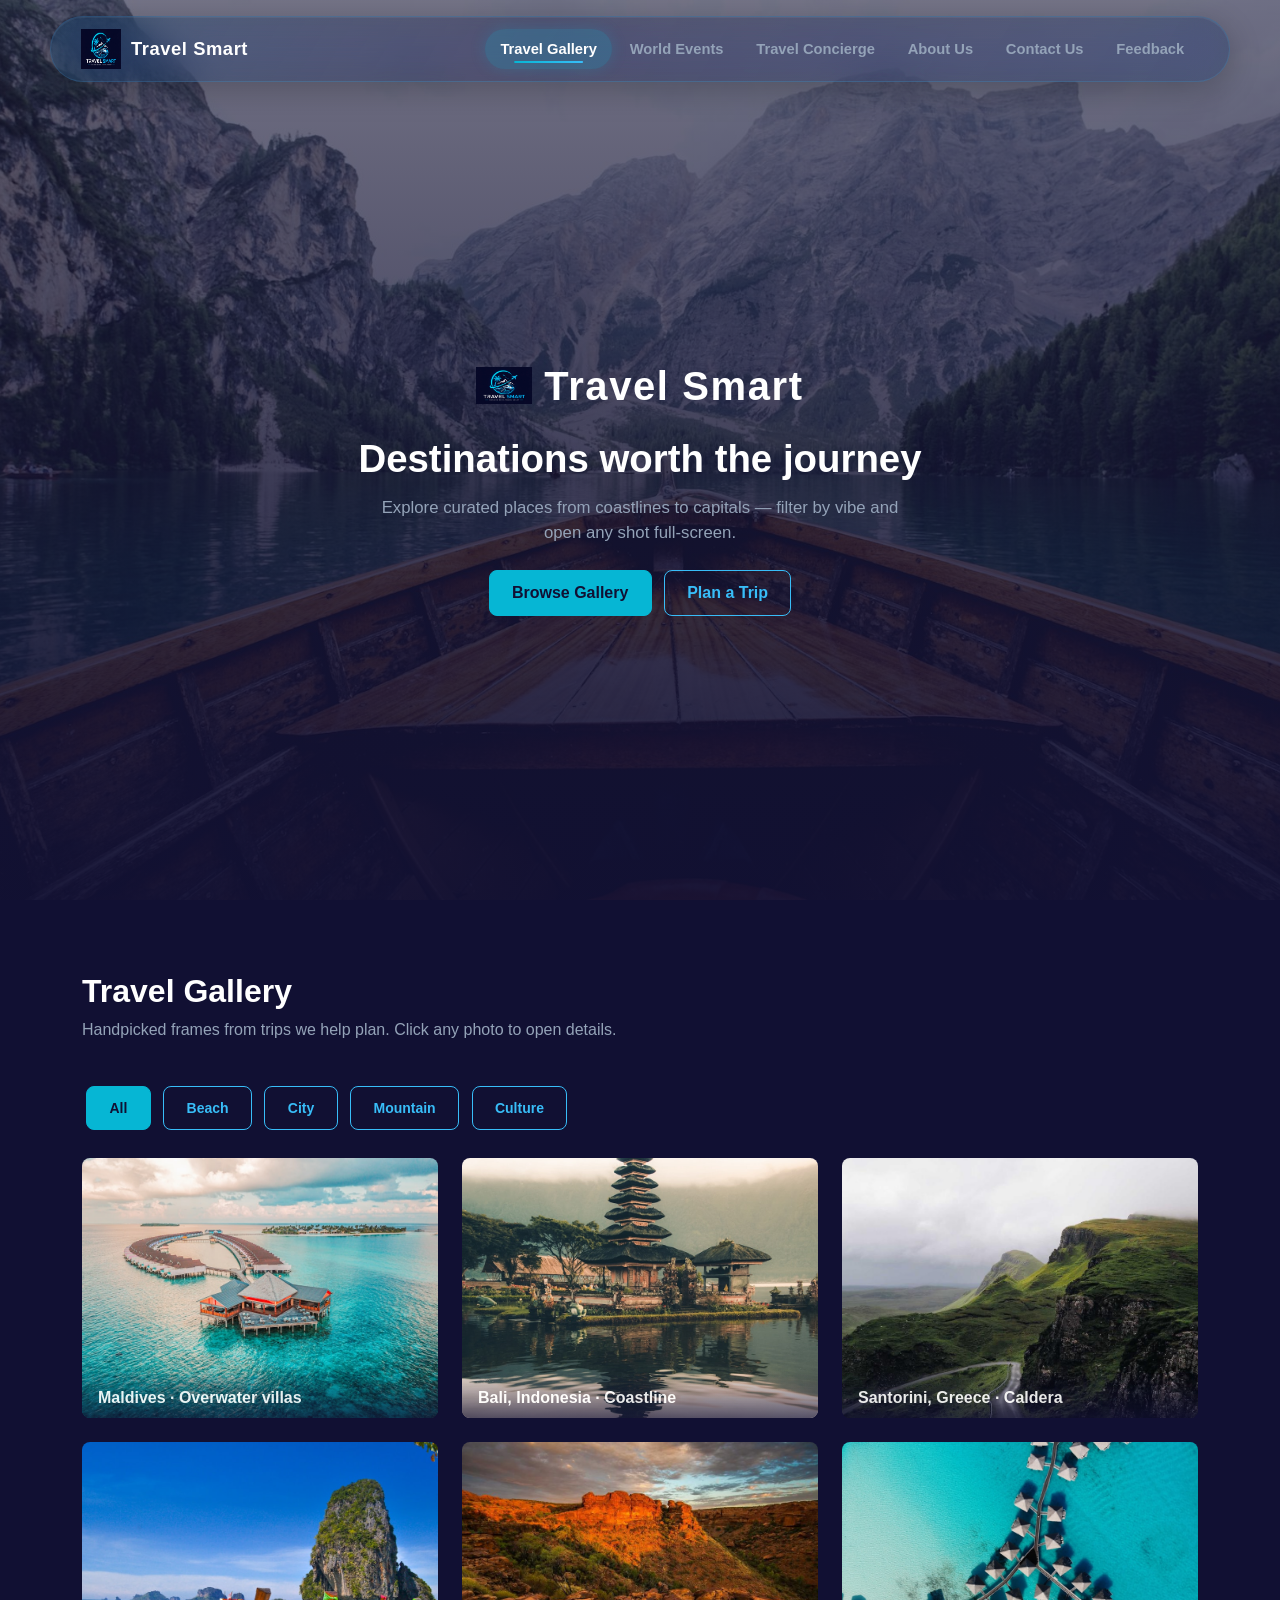
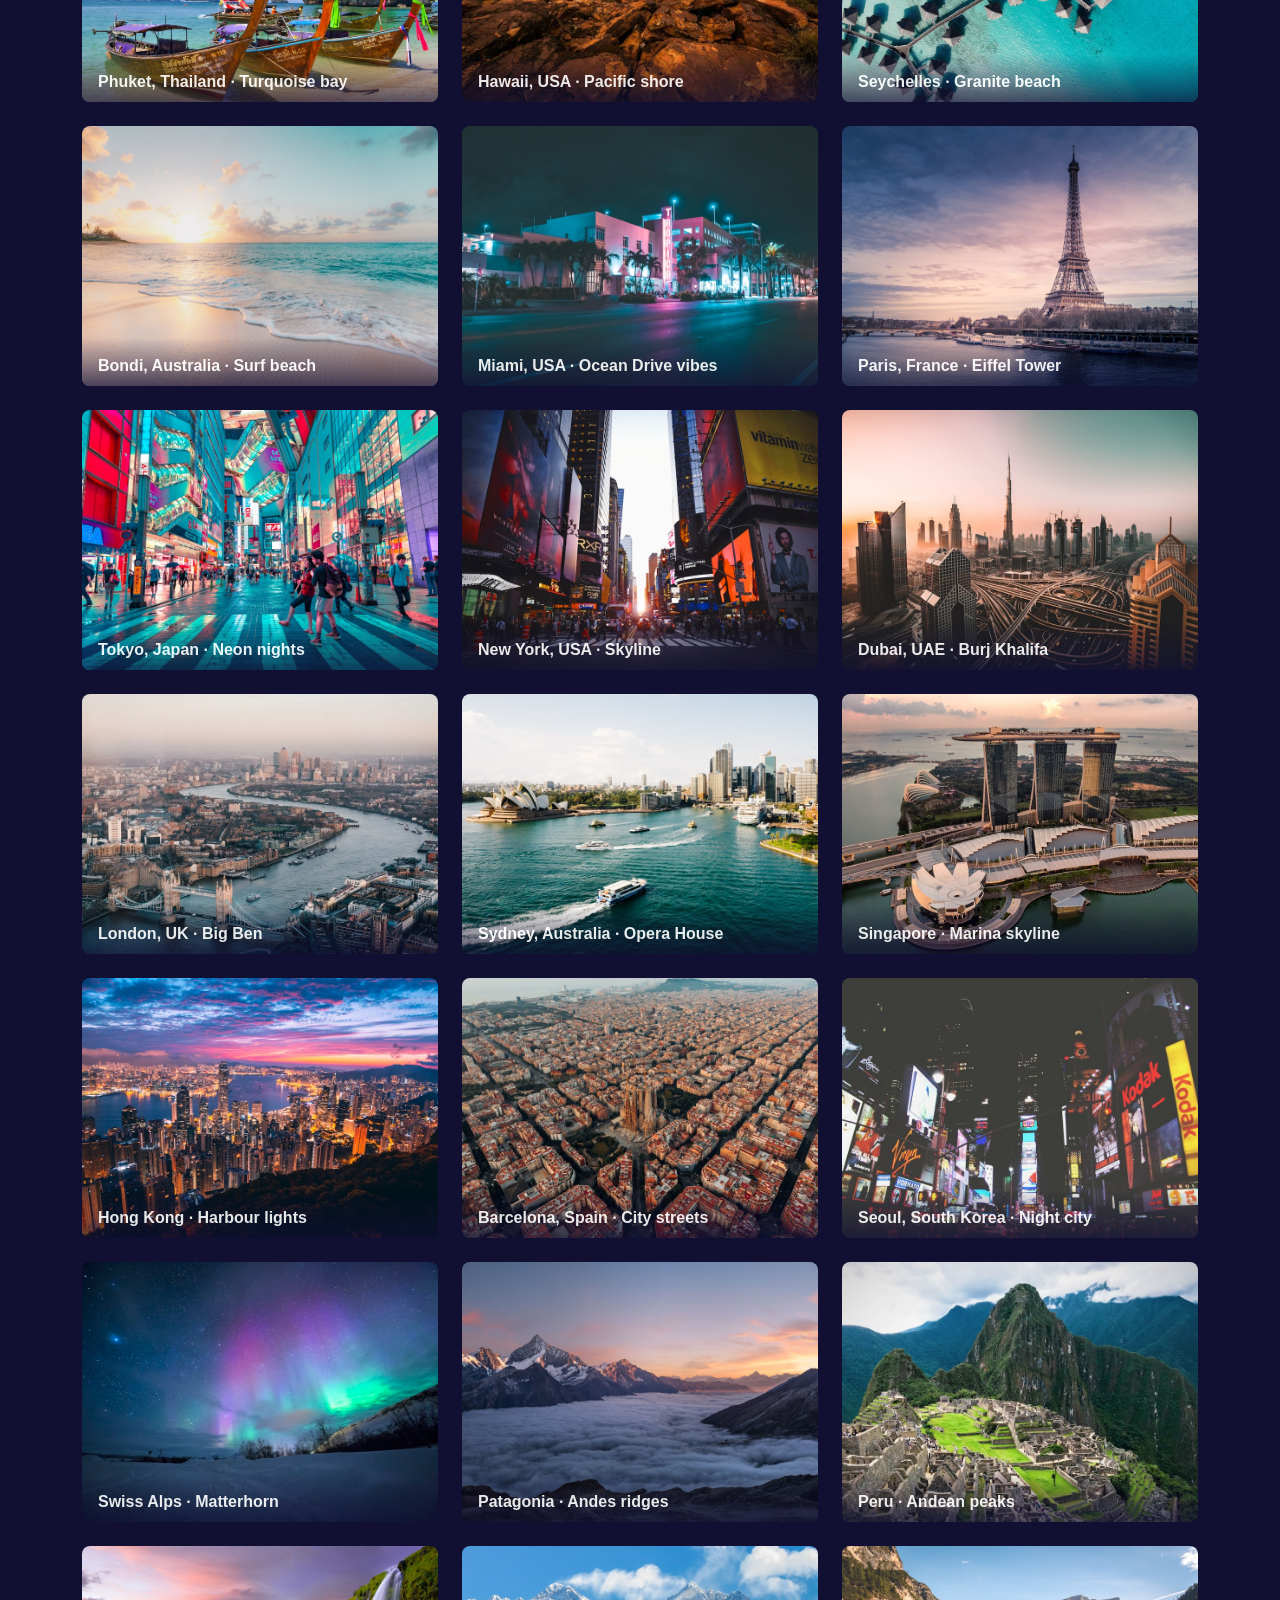
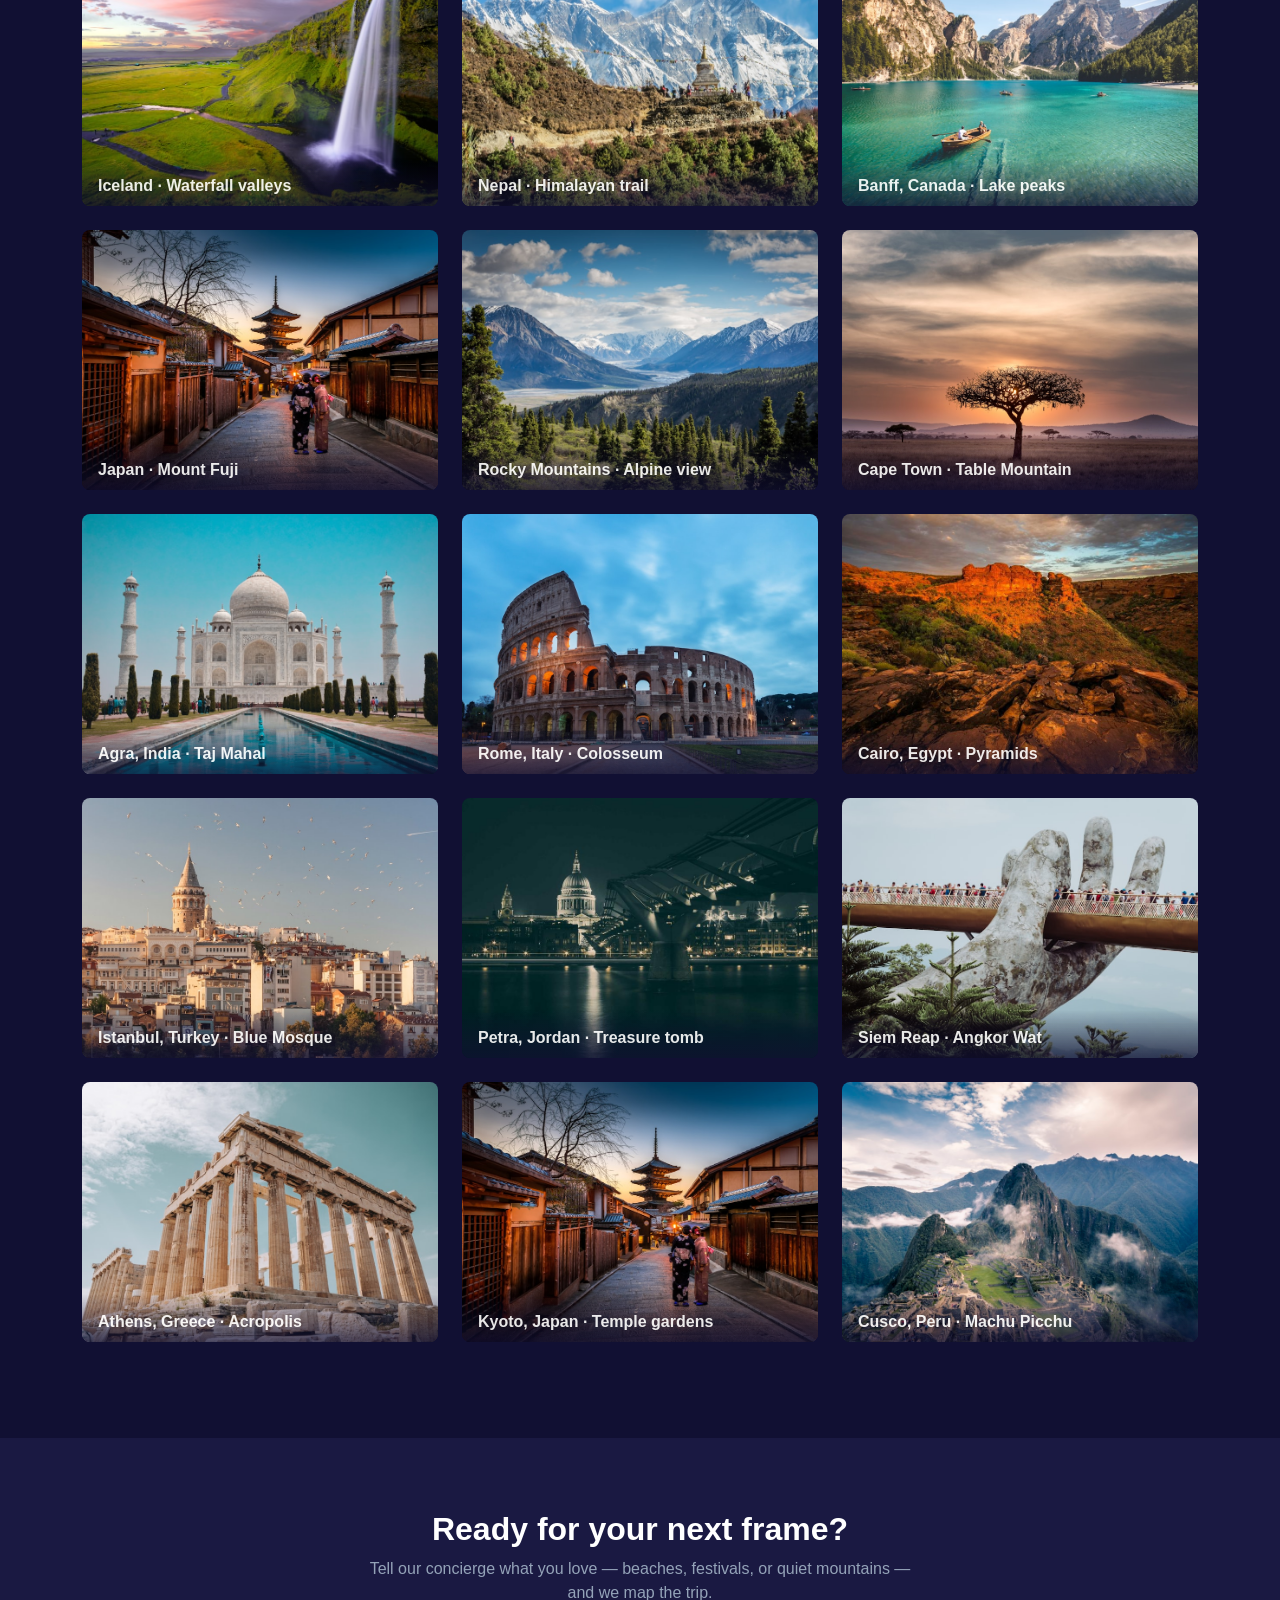
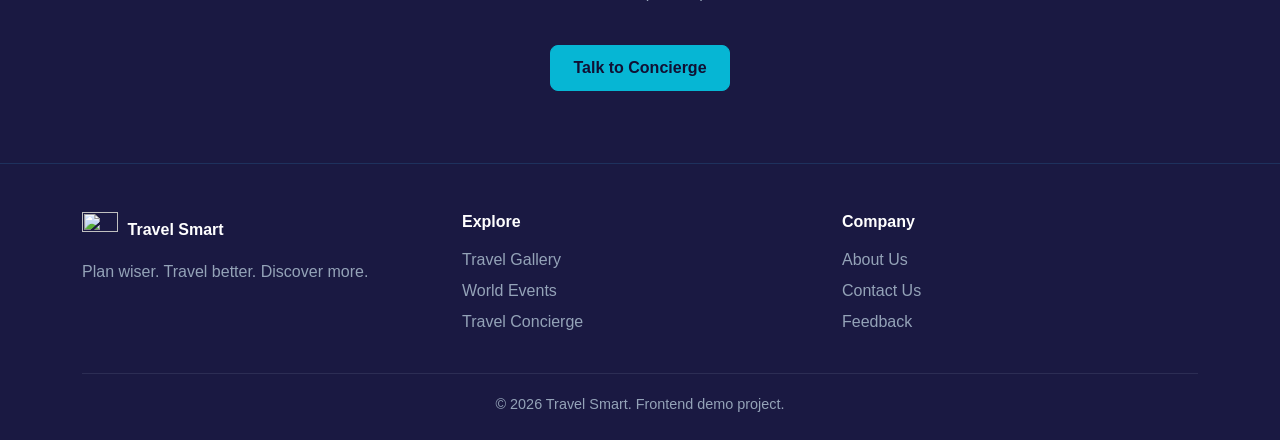
==== commit 1c17c401: "logo done" ====
--- a/index.html
+++ b/index.html
@@ -13,7 +13,7 @@
     <nav class="navbar navbar-expand-lg navbar-ts">
       <div class="container-fluid">
         <a class="navbar-brand" href="index.html">
-          <img src="assets/images/logo.svg" alt="Travel Smart" class="brand-logo">
+          <img src="assets/images/logo.jpg" alt="Travel Smart" class="brand-logo">
           Travel Smart
         </a>
         <button class="navbar-toggler" type="button" data-bs-toggle="collapse" data-bs-target="#mainNav" aria-controls="mainNav" aria-expanded="false" aria-label="Toggle navigation">
@@ -36,7 +36,7 @@
   <header class="page-hero" style="background-image: url('assets/images/gallery/hero.jpg');">
     <div class="page-hero-inner">
       <div class="brand-mark">
-        <img src="assets/images/logo.svg" alt="" width="56" height="56">
+        <img src="assets/images/logo.jpg" alt="" width="56" height="56">
         <span>Travel Smart</span>
       </div>
       <h1>Destinations worth the journey</h1>
